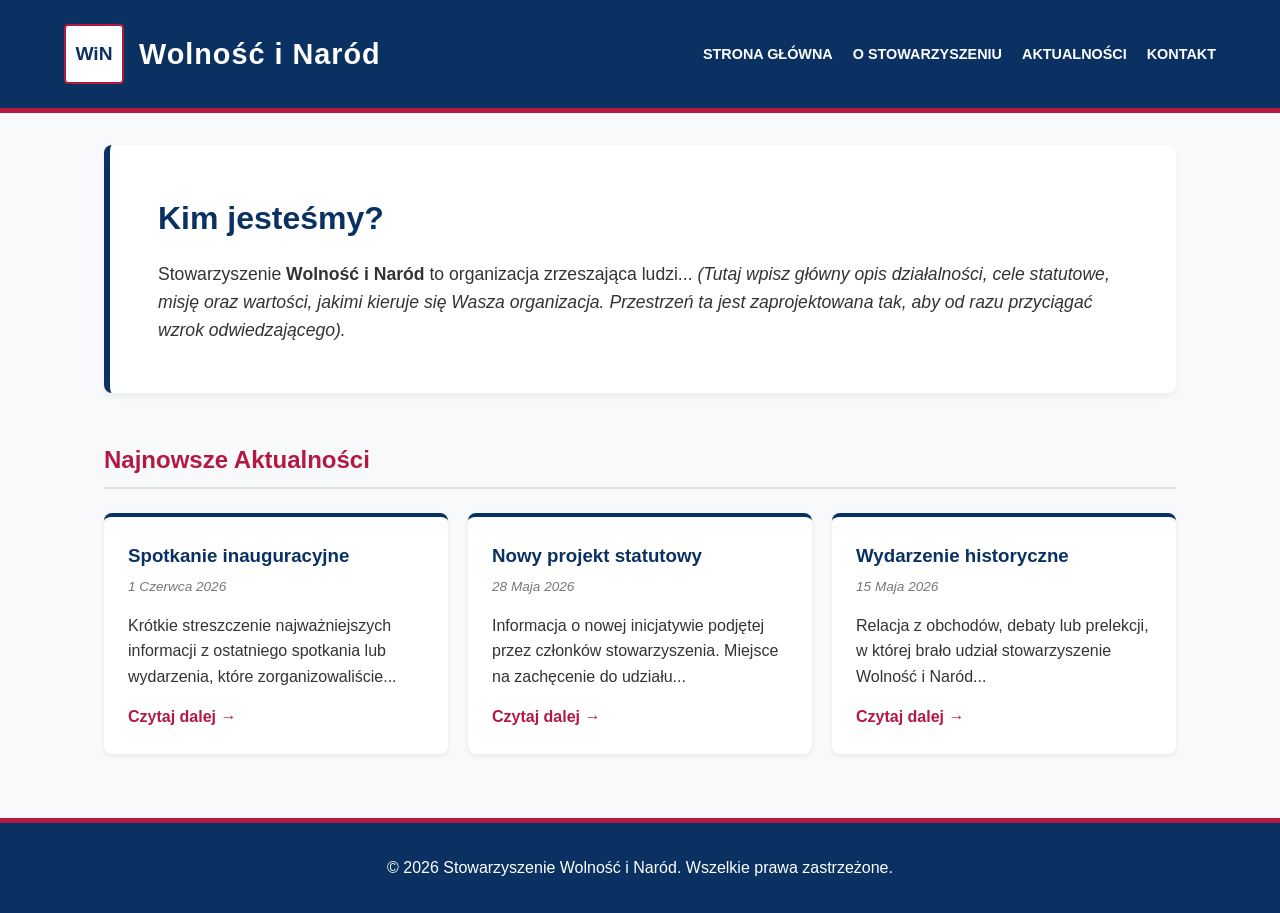
==== index.html @ 9b64d4ac "Pierwszy init" ====
<!DOCTYPE html>
<html lang="pl">
<head>
    <meta charset="UTF-8">
    <meta name="viewport" content="width=device-width, initial-scale=1.0">
    <title>Wolność i Naród - Stowarzyszenie</title>
    <link rel="stylesheet" href="style.css">
</head>
<body>

    <!-- NAGŁÓWEK: Logo i miejsce na podstrony -->
    <header>
        <div class="logo-container">
            <div class="logo-placeholder">
                <!-- Tutaj możesz wstawić znacznik <img> z docelowym logo -->
                WiN
            </div>
            <h1>Wolność i Naród</h1>
        </div>
        <nav>
            <ul>
                <li><a href="#strona-glowna">Strona Główna</a></li>
                <li><a href="#o-nas">O Stowarzyszeniu</a></li>
                <li><a href="#aktualnosci">Aktualności</a></li>
                <li><a href="#kontakt">Kontakt</a></li>
            </ul>
        </nav>
    </header>

    <main>
        <!-- SEKCJA OPISU -->
        <section id="o-nas" class="description-section">
            <h2>Kim jesteśmy?</h2>
            <p>
                Stowarzyszenie <strong>Wolność i Naród</strong> to organizacja zrzeszająca ludzi... 
                <em>(Tutaj wpisz główny opis działalności, cele statutowe, misję oraz wartości, jakimi kieruje się Wasza organizacja. Przestrzeń ta jest zaprojektowana tak, aby od razu przyciągać wzrok odwiedzającego).</em>
            </p>
        </section>

        <!-- SEKCJA AKTUALNOŚCI -->
        <section id="aktualnosci" class="news-section">
            <h2>Najnowsze Aktualności</h2>
            <div class="news-grid">
                
                <!-- Pojedynczy wpis (karta) -->
                <article class="news-card">
                    <h3>Spotkanie inauguracyjne</h3>
                    <p class="date">1 Czerwca 2026</p>
                    <p>Krótkie streszczenie najważniejszych informacji z ostatniego spotkania lub wydarzenia, które zorganizowaliście...</p>
                    <a href="#czytaj-dalej" class="read-more">Czytaj dalej &rarr;</a>
                </article>

                <!-- Pojedynczy wpis (karta) -->
                <article class="news-card">
                    <h3>Nowy projekt statutowy</h3>
                    <p class="date">28 Maja 2026</p>
                    <p>Informacja o nowej inicjatywie podjętej przez członków stowarzyszenia. Miejsce na zachęcenie do udziału...</p>
                    <a href="#czytaj-dalej" class="read-more">Czytaj dalej &rarr;</a>
                </article>

                <!-- Pojedynczy wpis (karta) -->
                <article class="news-card">
                    <h3>Wydarzenie historyczne</h3>
                    <p class="date">15 Maja 2026</p>
                    <p>Relacja z obchodów, debaty lub prelekcji, w której brało udział stowarzyszenie Wolność i Naród...</p>
                    <a href="#czytaj-dalej" class="read-more">Czytaj dalej &rarr;</a>
                </article>

            </div>
        </section>
    </main>

    <!-- STOPKA -->
    <footer>
        <p>&copy; 2026 Stowarzyszenie Wolność i Naród. Wszelkie prawa zastrzeżone.</p>
    </footer>

</body>
</html>
---- style.css ----
/* Definicja głównych kolorów */
:root {
    --color-blue: #0A3161;   /* Głęboki, narodowy granat */
    --color-red: #B31942;    /* Klasyczna czerwień */
    --color-white: #FFFFFF;  /* Czysta biel */
    --color-bg: #F8F9FA;     /* Lekko złamana biel dla tła, aby nie męczyć wzroku */
    --color-text: #333333;   /* Ciemny grafit dla tekstu */
}

/* Reset marginesów i podstawowe ustawienia */
* {
    margin: 0;
    padding: 0;
    box-sizing: border-box;
}

body {
    font-family: 'Segoe UI', Tahoma, Geneva, Verdana, sans-serif;
    background-color: var(--color-bg);
    color: var(--color-text);
    line-height: 1.6;
}

/* --- NAGŁÓWEK I NAWIGACJA --- */
header {
    background-color: var(--color-blue);
    color: var(--color-white);
    padding: 1.5rem 5%;
    display: flex;
    justify-content: space-between;
    align-items: center;
    border-bottom: 5px solid var(--color-red);
    flex-wrap: wrap; /* Pozwala na zawijanie na małych ekranach */
    gap: 20px;
}

.logo-container {
    display: flex;
    align-items: center;
    gap: 15px;
}

/* Zastępcze pole na logo */
.logo-placeholder {
    width: 60px;
    height: 60px;
    background-color: var(--color-white);
    color: var(--color-blue);
    display: flex;
    justify-content: center;
    align-items: center;
    font-weight: 900;
    font-size: 1.2rem;
    border-radius: 4px;
    border: 2px solid var(--color-red);
}

.logo-container h1 {
    font-size: 1.8rem;
    letter-spacing: 1px;
}

nav ul {
    list-style: none;
    display: flex;
    gap: 20px;
}

nav a {
    color: var(--color-white);
    text-decoration: none;
    font-weight: 600;
    text-transform: uppercase;
    font-size: 0.9rem;
    transition: color 0.3s ease;
}

nav a:hover {
    color: var(--color-red);
}

/* --- GŁÓWNA ZAWARTOŚĆ --- */
main {
    max-width: 1200px;
    margin: 2rem auto;
    padding: 0 5%;
}

/* Sekcja z opisem */
.description-section {
    background-color: var(--color-white);
    padding: 3rem;
    border-radius: 8px;
    border-left: 6px solid var(--color-blue);
    box-shadow: 0 4px 6px rgba(0, 0, 0, 0.05);
    margin-bottom: 3rem;
}

.description-section h2 {
    color: var(--color-blue);
    margin-bottom: 1rem;
    font-size: 2rem;
}

.description-section p {
    font-size: 1.1rem;
}

/* Sekcja z aktualnościami */
.news-section h2 {
    color: var(--color-red);
    margin-bottom: 1.5rem;
    border-bottom: 2px solid #e0e0e0;
    padding-bottom: 0.5rem;
}

.news-grid {
    display: grid;
    grid-template-columns: repeat(auto-fit, minmax(300px, 1fr));
    gap: 20px;
}

/* Karty wpisów */
.news-card {
    background-color: var(--color-white);
    padding: 1.5rem;
    border-radius: 8px;
    box-shadow: 0 2px 5px rgba(0,0,0,0.08);
    border-top: 4px solid var(--color-blue);
    transition: transform 0.2s ease, box-shadow 0.2s ease;
}

.news-card:hover {
    transform: translateY(-5px);
    box-shadow: 0 6px 12px rgba(0,0,0,0.15);
}

.news-card h3 {
    color: var(--color-blue);
    margin-bottom: 5px;
}

.news-card .date {
    font-size: 0.85rem;
    color: #777;
    margin-bottom: 15px;
    font-style: italic;
}

.read-more {
    display: inline-block;
    margin-top: 15px;
    color: var(--color-red);
    text-decoration: none;
    font-weight: bold;
    transition: color 0.3s ease;
}

.read-more:hover {
    color: var(--color-blue);
}

/* --- STOPKA --- */
footer {
    background-color: var(--color-blue);
    color: var(--color-white);
    text-align: center;
    padding: 2rem;
    margin-top: 4rem;
    border-top: 5px solid var(--color-red);
}

/* --- RESPONSyWNOŚĆ --- */
@media (max-width: 768px) {
    header {
        flex-direction: column;
        text-align: center;
    }
    nav ul {
        margin-top: 15px;
        flex-wrap: wrap;
        justify-content: center;
    }
    .description-section {
        padding: 1.5rem;
    }
}
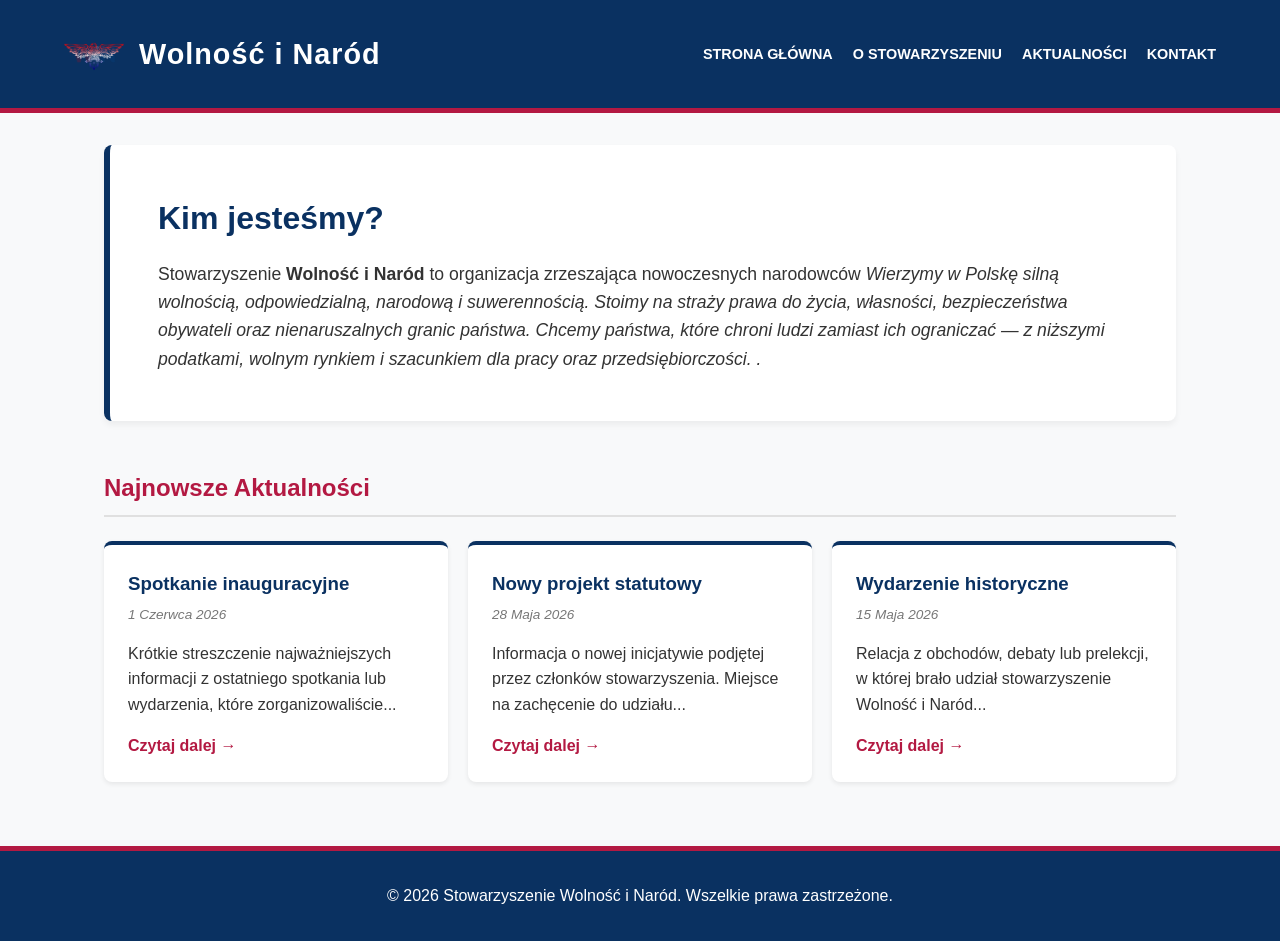
==== commit eadfed3c: "test" ====
--- a/index.html
+++ b/index.html
@@ -12,8 +12,7 @@
     <header>
         <div class="logo-container">
             <div class="logo-placeholder">
-                <!-- Tutaj możesz wstawić znacznik <img> z docelowym logo -->
-                WiN
+               <img src="img/wolnosc_i_narod_orzel.png" width="100%" height="100%">
             </div>
             <h1>Wolność i Naród</h1>
         </div>
@@ -32,8 +31,10 @@
         <section id="o-nas" class="description-section">
             <h2>Kim jesteśmy?</h2>
             <p>
-                Stowarzyszenie <strong>Wolność i Naród</strong> to organizacja zrzeszająca ludzi... 
-                <em>(Tutaj wpisz główny opis działalności, cele statutowe, misję oraz wartości, jakimi kieruje się Wasza organizacja. Przestrzeń ta jest zaprojektowana tak, aby od razu przyciągać wzrok odwiedzającego).</em>
+                Stowarzyszenie <strong>Wolność i Naród</strong> to organizacja zrzeszająca nowoczesnych narodowców
+                <em>
+                Wierzymy w Polskę silną wolnością, odpowiedzialną, narodową i suwerennością. Stoimy na straży prawa do życia, własności, bezpieczeństwa obywateli oraz nienaruszalnych granic państwa. Chcemy państwa, które chroni ludzi zamiast ich ograniczać — z niższymi podatkami, wolnym rynkiem i szacunkiem dla pracy oraz przedsiębiorczości.
+                .</em>
             </p>
         </section>
 
--- a/style.css
+++ b/style.css
@@ -44,15 +44,14 @@
 .logo-placeholder {
     width: 60px;
     height: 60px;
-    background-color: var(--color-white);
-    color: var(--color-blue);
+
     display: flex;
     justify-content: center;
     align-items: center;
     font-weight: 900;
     font-size: 1.2rem;
     border-radius: 4px;
-    border: 2px solid var(--color-red);
+   
 }
 
 .logo-container h1 {
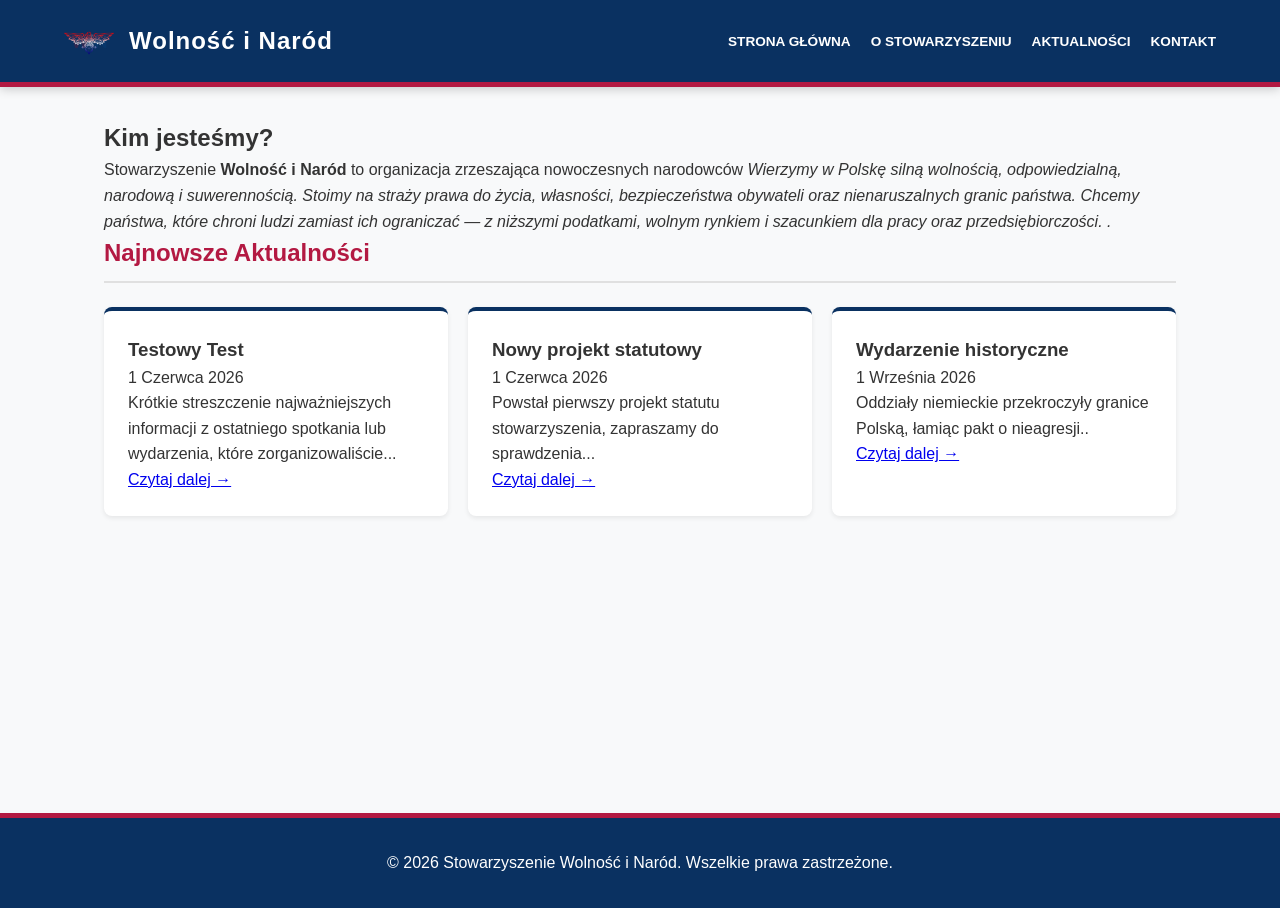
==== commit 21c6f11a: "Nowy Responsyw" ====
--- a/index.html
+++ b/index.html
@@ -45,7 +45,7 @@
                 
                 <!-- Pojedynczy wpis (karta) -->
                 <article class="news-card">
-                    <h3>Spotkanie inauguracyjne</h3>
+                    <h3>Testowy Test</h3>
                     <p class="date">1 Czerwca 2026</p>
                     <p>Krótkie streszczenie najważniejszych informacji z ostatniego spotkania lub wydarzenia, które zorganizowaliście...</p>
                     <a href="#czytaj-dalej" class="read-more">Czytaj dalej &rarr;</a>
@@ -54,16 +54,16 @@
                 <!-- Pojedynczy wpis (karta) -->
                 <article class="news-card">
                     <h3>Nowy projekt statutowy</h3>
-                    <p class="date">28 Maja 2026</p>
-                    <p>Informacja o nowej inicjatywie podjętej przez członków stowarzyszenia. Miejsce na zachęcenie do udziału...</p>
+                    <p class="date">1 Czerwca 2026</p>
+                    <p>Powstał pierwszy projekt statutu stowarzyszenia, zapraszamy do sprawdzenia...</p>
                     <a href="#czytaj-dalej" class="read-more">Czytaj dalej &rarr;</a>
                 </article>
 
                 <!-- Pojedynczy wpis (karta) -->
                 <article class="news-card">
                     <h3>Wydarzenie historyczne</h3>
-                    <p class="date">15 Maja 2026</p>
-                    <p>Relacja z obchodów, debaty lub prelekcji, w której brało udział stowarzyszenie Wolność i Naród...</p>
+                    <p class="date">1 Września 2026</p>
+                    <p>Oddziały niemieckie przekroczyły granice Polską, łamiąc pakt o nieagresji..</p>
                     <a href="#czytaj-dalej" class="read-more">Czytaj dalej &rarr;</a>
                 </article>
 
--- a/style.css
+++ b/style.css
@@ -1,13 +1,12 @@
 /* Definicja głównych kolorów */
 :root {
-    --color-blue: #0A3161;   /* Głęboki, narodowy granat */
-    --color-red: #B31942;    /* Klasyczna czerwień */
-    --color-white: #FFFFFF;  /* Czysta biel */
-    --color-bg: #F8F9FA;     /* Lekko złamana biel dla tła, aby nie męczyć wzroku */
-    --color-text: #333333;   /* Ciemny grafit dla tekstu */
+    --color-blue: #0A3161;
+    --color-red: #B31942;
+    --color-white: #FFFFFF;
+    --color-bg: #F8F9FA;
+    --color-text: #333333;
 }
 
-/* Reset marginesów i podstawowe ustawienia */
 * {
     margin: 0;
     padding: 0;
@@ -21,41 +20,46 @@
     line-height: 1.6;
 }
 
-/* --- NAGŁÓWEK I NAWIGACJA --- */
+/* --- LEPKI NAGŁÓWEK (Sticky) --- */
 header {
     background-color: var(--color-blue);
     color: var(--color-white);
-    padding: 1.5rem 5%;
+    padding: 1rem 5%;
     display: flex;
     justify-content: space-between;
     align-items: center;
     border-bottom: 5px solid var(--color-red);
-    flex-wrap: wrap; /* Pozwala na zawijanie na małych ekranach */
-    gap: 20px;
+    
+    /* To sprawia, że menu wraca i zostaje na górze */
+    position: sticky;
+    top: 0;
+    z-index: 1000; 
+    box-shadow: 0 2px 10px rgba(0,0,0,0.2);
 }
 
 .logo-container {
     display: flex;
     align-items: center;
     gap: 15px;
+    text-decoration: none; /* dla linku w logo */
+    color: inherit;
 }
 
-/* Zastępcze pole na logo */
 .logo-placeholder {
-    width: 60px;
-    height: 60px;
-
+    width: 50px;
+    height: 50px;
     display: flex;
     justify-content: center;
     align-items: center;
     font-weight: 900;
-    font-size: 1.2rem;
+    font-size: 1.1rem;
     border-radius: 4px;
-   
+  /* dodałem tło by było widać logo */
+    color: var(--color-blue);
 }
 
 .logo-container h1 {
-    font-size: 1.8rem;
+    font-size: 1.5rem;
     letter-spacing: 1px;
 }
 
@@ -70,7 +74,7 @@
     text-decoration: none;
     font-weight: 600;
     text-transform: uppercase;
-    font-size: 0.9rem;
+    font-size: 0.85rem;
     transition: color 0.3s ease;
 }
 
@@ -83,29 +87,38 @@
     max-width: 1200px;
     margin: 2rem auto;
     padding: 0 5%;
+    min-height: 70vh; /* by stopka nie skakała wysoko na krótkich stronach */
 }
 
-/* Sekcja z opisem */
-.description-section {
+/* Klasyczny układ podstrony */
+.page-header {
     background-color: var(--color-white);
-    padding: 3rem;
+    padding: 2rem;
     border-radius: 8px;
-    border-left: 6px solid var(--color-blue);
-    box-shadow: 0 4px 6px rgba(0, 0, 0, 0.05);
-    margin-bottom: 3rem;
+    border-bottom: 4px solid var(--color-red);
+    margin-bottom: 2rem;
+    text-align: center;
 }
 
-.description-section h2 {
+.page-header h2 {
     color: var(--color-blue);
-    margin-bottom: 1rem;
-    font-size: 2rem;
+    font-size: 2.2rem;
+    text-transform: uppercase;
 }
 
-.description-section p {
-    font-size: 1.1rem;
+.content-block {
+    background-color: var(--color-white);
+    padding: 2rem;
+    border-radius: 8px;
+    box-shadow: 0 2px 5px rgba(0,0,0,0.05);
+    margin-top: 1cm;
 }
 
-/* Sekcja z aktualnościami */
+.content-block p {
+    margin-bottom: 1.5rem;
+}
+
+/* Sekcja z aktualnościami (na głównej) */
 .news-section h2 {
     color: var(--color-red);
     margin-bottom: 1.5rem;
@@ -119,44 +132,17 @@
     gap: 20px;
 }
 
-/* Karty wpisów */
 .news-card {
     background-color: var(--color-white);
     padding: 1.5rem;
     border-radius: 8px;
     box-shadow: 0 2px 5px rgba(0,0,0,0.08);
     border-top: 4px solid var(--color-blue);
-    transition: transform 0.2s ease, box-shadow 0.2s ease;
+    transition: transform 0.2s ease;
 }
 
 .news-card:hover {
     transform: translateY(-5px);
-    box-shadow: 0 6px 12px rgba(0,0,0,0.15);
-}
-
-.news-card h3 {
-    color: var(--color-blue);
-    margin-bottom: 5px;
-}
-
-.news-card .date {
-    font-size: 0.85rem;
-    color: #777;
-    margin-bottom: 15px;
-    font-style: italic;
-}
-
-.read-more {
-    display: inline-block;
-    margin-top: 15px;
-    color: var(--color-red);
-    text-decoration: none;
-    font-weight: bold;
-    transition: color 0.3s ease;
-}
-
-.read-more:hover {
-    color: var(--color-blue);
 }
 
 /* --- STOPKA --- */
@@ -169,18 +155,34 @@
     border-top: 5px solid var(--color-red);
 }
 
-/* --- RESPONSyWNOŚĆ --- */
+/* --- RESPONSyWNOŚĆ (TELEFON) --- */
 @media (max-width: 768px) {
     header {
         flex-direction: column;
+        justify-content: center;
+        padding: 1rem;
+    }
+
+    .logo-container {
+        flex-direction: column; /* logo nad napisem */
+        gap: 5px;
+        margin-bottom: 10px;
+        width: 100%;
+        align-items: center; /* środek */
+    }
+
+    .logo-container h1 {
+        font-size: 1.3rem;
         text-align: center;
     }
+
     nav ul {
-        margin-top: 15px;
         flex-wrap: wrap;
         justify-content: center;
+        gap: 10px;
     }
-    .description-section {
-        padding: 1.5rem;
+
+    nav a {
+        font-size: 0.75rem;
     }
 }
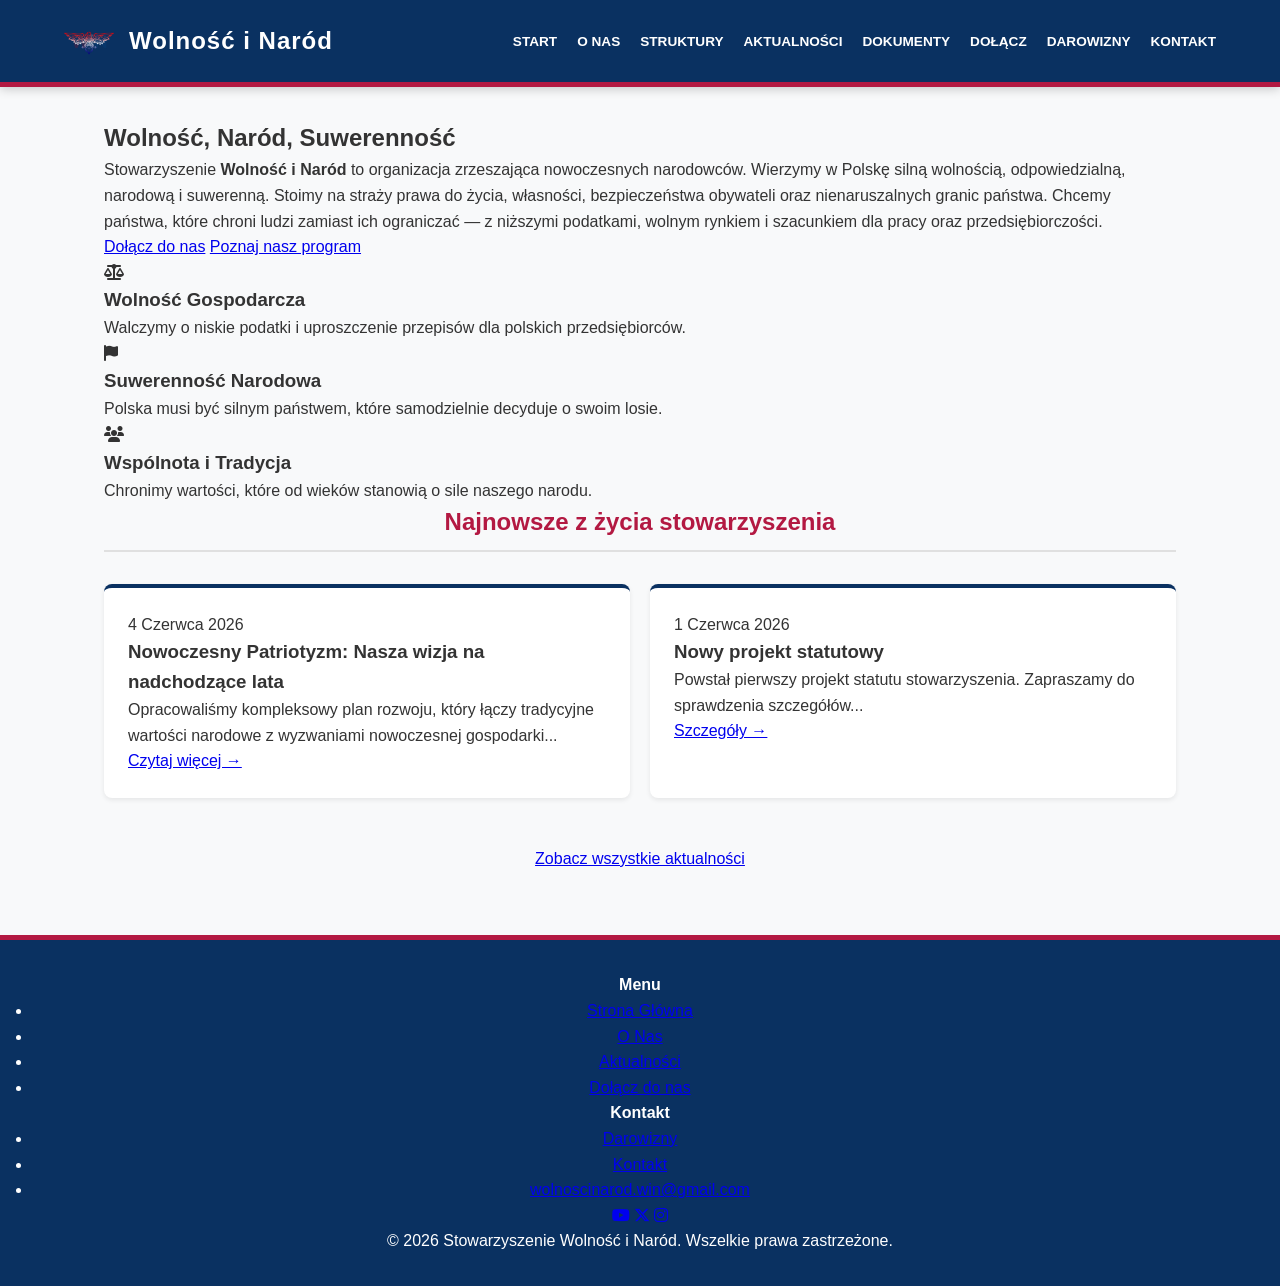
==== commit 07597cb8: "Enhance index.html with SEO and Open Graph tags Added SEO and Open Graph meta tags, updated title an" ====
--- a/index.html
+++ b/index.html
@@ -3,7 +3,28 @@
 <head>
     <meta charset="UTF-8">
     <meta name="viewport" content="width=device-width, initial-scale=1.0">
-    <title>Wolność i Naród - Stowarzyszenie</title>
+    <title>Wolność i Naród - Stowarzyszenie Nowoczesnych Narodowców</title>
+    
+    <!-- SEO & META TAGS -->
+    <meta name="description" content="Stowarzyszenie Wolność i Naród - zrzeszamy nowoczesnych narodowców. Walczymy o silną, wolną i suwerenną Polskę. Dołącz do nas!">
+    <meta name="keywords" content="Wolność i Naród, narodowcy, stowarzyszenie, prawica, Polska, wolność, suwerenność">
+    <meta name="author" content="Stowarzyszenie Wolność i Naród">
+    
+    <!-- OPEN GRAPH (Social Media) -->
+    <meta property="og:title" content="Wolność i Naród - Stowarzyszenie">
+    <meta property="og:description" content="Walczymy o silną, wolną i suwerenną Polskę. Poznaj nasze cele i dołącz do ruchu.">
+    <meta property="og:image" content="img/wolnosc_i_narod_orzel.png">
+    <meta property="og:url" content="https://wolnoscinarod.pl/">
+    <meta property="og:type" content="website">
+
+    <!-- FONTS -->
+    <link rel="preconnect" href="https://fonts.googleapis.com">
+    <link rel="preconnect" href="https://fonts.gstatic.com" crossorigin>
+    <link href="https://fonts.googleapis.com/css2?family=Lato:ital,wght@0,300;0,400;0,700;1,400&family=Montserrat:wght@400;700;800;900&display=swap" rel="stylesheet">
+
+    <!-- ICONS (Font Awesome) -->
+    <link rel="stylesheet" href="https://cdnjs.cloudflare.com/ajax/libs/font-awesome/6.5.1/css/all.min.css">
+
     <link rel="stylesheet" href="style.css">
 </head>
 <body>
@@ -18,63 +39,113 @@
         </div>
         <nav>
             <ul>
-                <li><a href="#strona-glowna">Strona Główna</a></li>
-                <li><a href="#o-nas">O Stowarzyszeniu</a></li>
-                <li><a href="#aktualnosci">Aktualności</a></li>
-                <li><a href="#kontakt">Kontakt</a></li>
+                <li><a href="index.html">Start</a></li>
+                <li><a href="o-nas.html">O Nas</a></li>
+                <li><a href="struktury.html">Struktury</a></li>
+                <li><a href="aktualnosci.html">Aktualności</a></li>
+                <li><a href="dokumenty.html">Dokumenty</a></li>
+                <li><a href="dolacz.html">Dołącz</a></li>
+                <li><a href="darowizny.html">Darowizny</a></li>
+                <li><a href="kontakt.html">Kontakt</a></li>
             </ul>
         </nav>
     </header>
 
     <main>
-        <!-- SEKCJA OPISU -->
-        <section id="o-nas" class="description-section">
-            <h2>Kim jesteśmy?</h2>
-            <p>
-                Stowarzyszenie <strong>Wolność i Naród</strong> to organizacja zrzeszająca nowoczesnych narodowców
-                <em>
-                Wierzymy w Polskę silną wolnością, odpowiedzialną, narodową i suwerennością. Stoimy na straży prawa do życia, własności, bezpieczeństwa obywateli oraz nienaruszalnych granic państwa. Chcemy państwa, które chroni ludzi zamiast ich ograniczać — z niższymi podatkami, wolnym rynkiem i szacunkiem dla pracy oraz przedsiębiorczości.
-                .</em>
-            </p>
+        <!-- SEKCJA HERO: Pierwsze wrażenie -->
+        <section id="strona-glowna" class="hero-section">
+            <div class="hero-content">
+                <h1>Wolność, Naród, Suwerenność</h1>
+                <p>
+                    Stowarzyszenie <strong>Wolność i Naród</strong> to organizacja zrzeszająca nowoczesnych narodowców.
+                    Wierzymy w Polskę silną wolnością, odpowiedzialną, narodową i suwerenną. Stoimy na straży prawa do życia, własności, bezpieczeństwa obywateli oraz nienaruszalnych granic państwa. Chcemy państwa, które chroni ludzi zamiast ich ograniczać — z niższymi podatkami, wolnym rynkiem i szacunkiem dla pracy oraz przedsiębiorczości.
+                </p>
+                <div class="hero-buttons">
+                    <a href="dolacz.html" class="btn btn-primary">Dołącz do nas</a>
+                    <a href="o-nas.html" class="btn btn-secondary">Poznaj nasz program</a>
+                </div>
+            </div>
         </section>
 
-        <!-- SEKCJA AKTUALNOŚCI -->
-        <section id="aktualnosci" class="news-section">
-            <h2>Najnowsze Aktualności</h2>
+        <!-- SEKCJA FILARY: Zamiast pełnych aktualności -->
+        <section class="pillars-section">
+            <div class="pillars-grid">
+                <div class="pillar-card">
+                    <i class="fas fa-balance-scale"></i>
+                    <h3>Wolność Gospodarcza</h3>
+                    <p>Walczymy o niskie podatki i uproszczenie przepisów dla polskich przedsiębiorców.</p>
+                </div>
+                <div class="pillar-card">
+                    <i class="fas fa-flag"></i>
+                    <h3>Suwerenność Narodowa</h3>
+                    <p>Polska musi być silnym państwem, które samodzielnie decyduje o swoim losie.</p>
+                </div>
+                <div class="pillar-card">
+                    <i class="fas fa-users"></i>
+                    <h3>Wspólnota i Tradycja</h3>
+                    <p>Chronimy wartości, które od wieków stanowią o sile naszego narodu.</p>
+                </div>
+            </div>
+        </section>
+
+        <!-- SKRÓCONA SEKCJA AKTUALNOŚCI NA STRONIE GŁÓWNEJ -->
+        <section class="news-section">
+            <h2 style="text-align: center; margin-bottom: 2rem;">Najnowsze z życia stowarzyszenia</h2>
             <div class="news-grid">
-                
-                <!-- Pojedynczy wpis (karta) -->
-                <article class="news-card">
-                    <h3>Testowy Test</h3>
-                    <p class="date">1 Czerwca 2026</p>
-                    <p>Krótkie streszczenie najważniejszych informacji z ostatniego spotkania lub wydarzenia, które zorganizowaliście...</p>
-                    <a href="#czytaj-dalej" class="read-more">Czytaj dalej &rarr;</a>
+                <!-- Tylko dwie najważniejsze karty jako podgląd -->
+                <article class="news-card featured">
+                    <div>
+                        <p class="date">4 Czerwca 2026</p>
+                        <h3>Nowoczesny Patriotyzm: Nasza wizja na nadchodzące lata</h3>
+                        <p>Opracowaliśmy kompleksowy plan rozwoju, który łączy tradycyjne wartości narodowe z wyzwaniami nowoczesnej gospodarki...</p>
+                    </div>
+                    <a href="aktualnosci.html" class="read-more">Czytaj więcej &rarr;</a>
                 </article>
 
-                <!-- Pojedynczy wpis (karta) -->
                 <article class="news-card">
-                    <h3>Nowy projekt statutowy</h3>
-                    <p class="date">1 Czerwca 2026</p>
-                    <p>Powstał pierwszy projekt statutu stowarzyszenia, zapraszamy do sprawdzenia...</p>
-                    <a href="#czytaj-dalej" class="read-more">Czytaj dalej &rarr;</a>
+                    <div>
+                        <p class="date">1 Czerwca 2026</p>
+                        <h3>Nowy projekt statutowy</h3>
+                        <p>Powstał pierwszy projekt statutu stowarzyszenia. Zapraszamy do sprawdzenia szczegółów...</p>
+                    </div>
+                    <a href="aktualnosci.html" class="read-more">Szczegóły &rarr;</a>
                 </article>
-
-                <!-- Pojedynczy wpis (karta) -->
-                <article class="news-card">
-                    <h3>Wydarzenie historyczne</h3>
-                    <p class="date">1 Września 2026</p>
-                    <p>Oddziały niemieckie przekroczyły granice Polską, łamiąc pakt o nieagresji..</p>
-                    <a href="#czytaj-dalej" class="read-more">Czytaj dalej &rarr;</a>
-                </article>
-
+            </div>
+            <div style="text-align: center; margin-top: 3rem;">
+                <a href="aktualnosci.html" class="btn btn-secondary">Zobacz wszystkie aktualności</a>
             </div>
         </section>
     </main>
 
-    <!-- STOPKA -->
     <footer>
-        <p>&copy; 2026 Stowarzyszenie Wolność i Naród. Wszelkie prawa zastrzeżone.</p>
+        <div class="footer-content">
+            <div class="footer-section">
+                <h4>Menu</h4>
+                <ul class="footer-links">
+                    <li><a href="index.html">Strona Główna</a></li>
+                    <li><a href="o-nas.html">O Nas</a></li>
+                    <li><a href="aktualnosci.html">Aktualności</a></li>
+                    <li><a href="dolacz.html">Dołącz do nas</a></li>
+                </ul>
+            </div>
+            <div class="footer-section">
+                <h4>Kontakt</h4>
+                <ul class="footer-links">
+                    <li><a href="darowizny.html">Darowizny</a></li>
+                    <li><a href="kontakt.html">Kontakt</a></li>
+                    <li><a href="mailto:wolnoscinarod.win@gmail.com">wolnoscinarod.win@gmail.com</a></li>
+                </ul>
+            </div>
+        </div>
+        <div class="footer-bottom">
+            <div class="social-icons">
+                <a href="https://www.youtube.com/@Wolnosc_i_Narod" target="_blank" title="YouTube"><i class="fab fa-youtube"></i></a>
+                <a href="https://x.com/Wolnosc_i_Narod" target="_blank" title="Twitter/X"><i class="fab fa-x-twitter"></i></a>
+                <a href="https://www.instagram.com/wolnosc_i_narod.win/" target="_blank" title="Instagram"><i class="fab fa-instagram"></i></a>
+            </div>
+            <p>&copy; 2026 Stowarzyszenie Wolność i Naród. Wszelkie prawa zastrzeżone.</p>
+        </div>
     </footer>
 
 </body>
-</html>+</html>
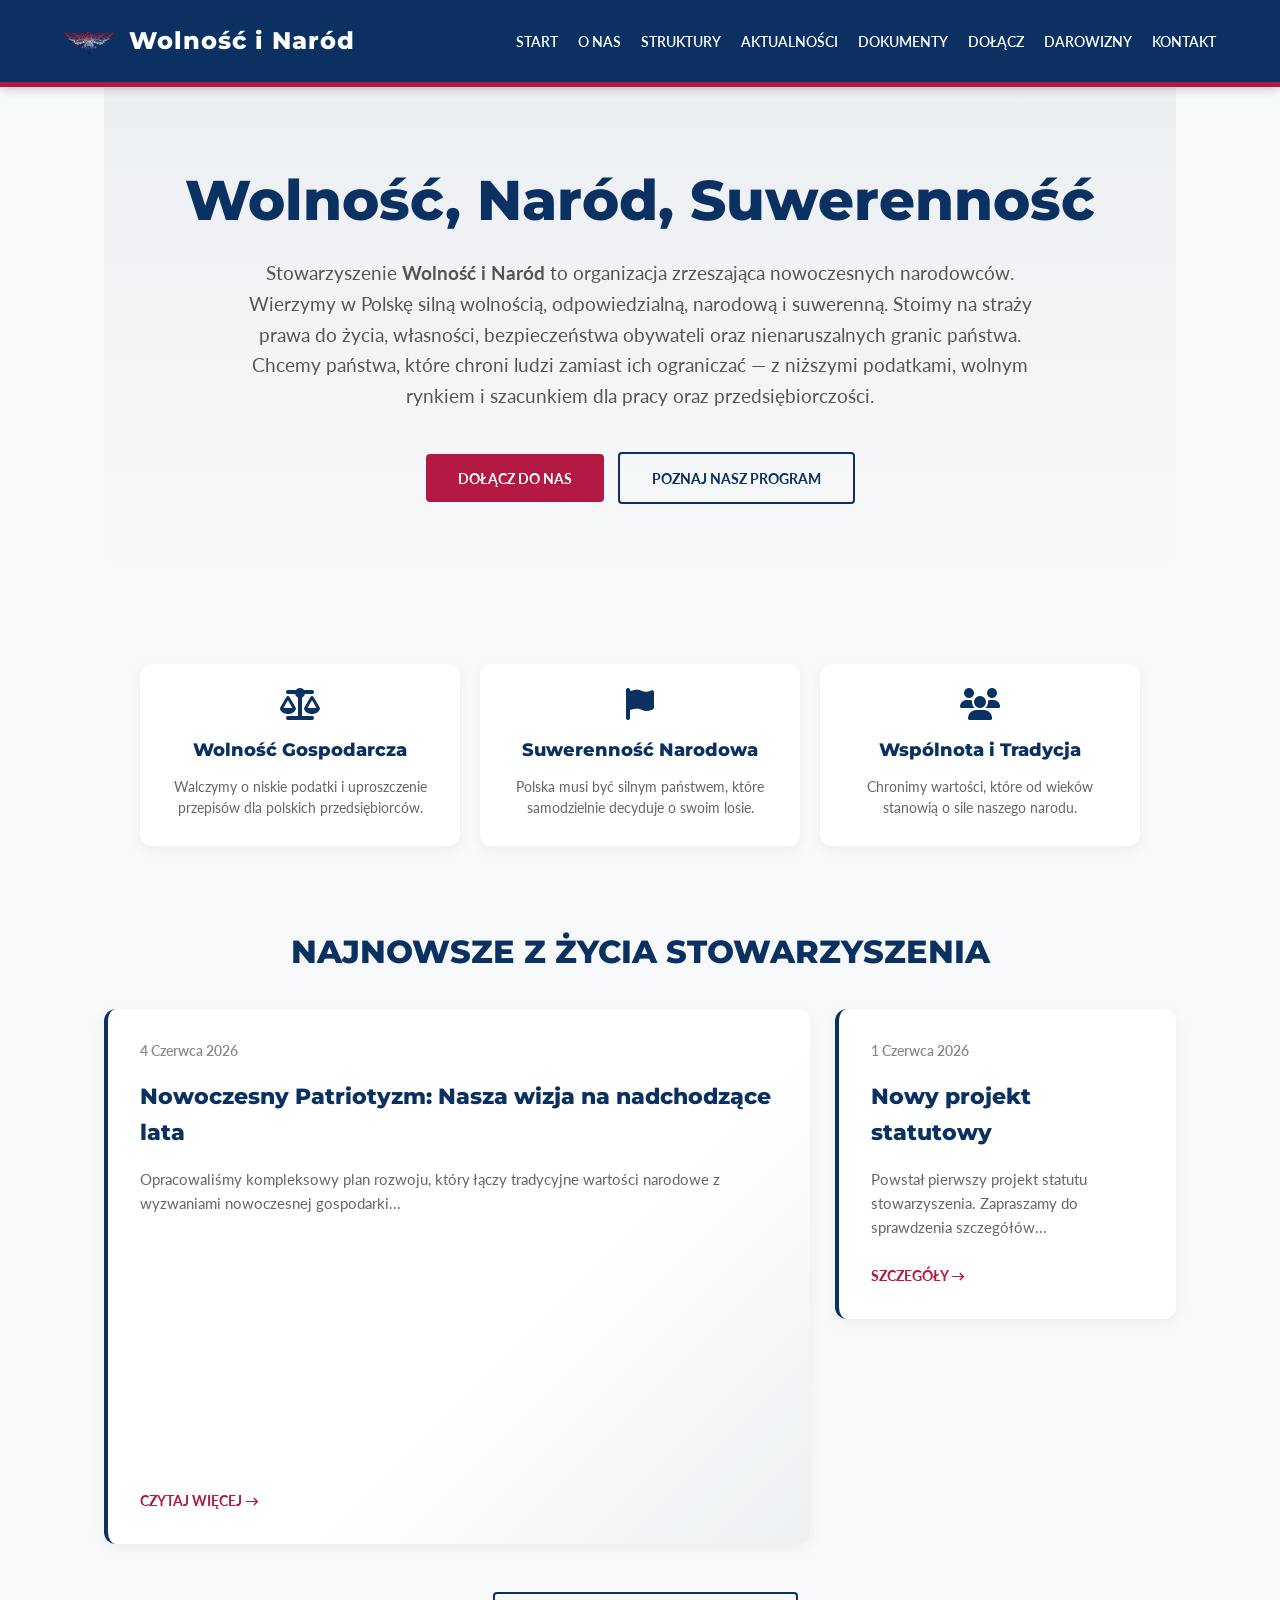
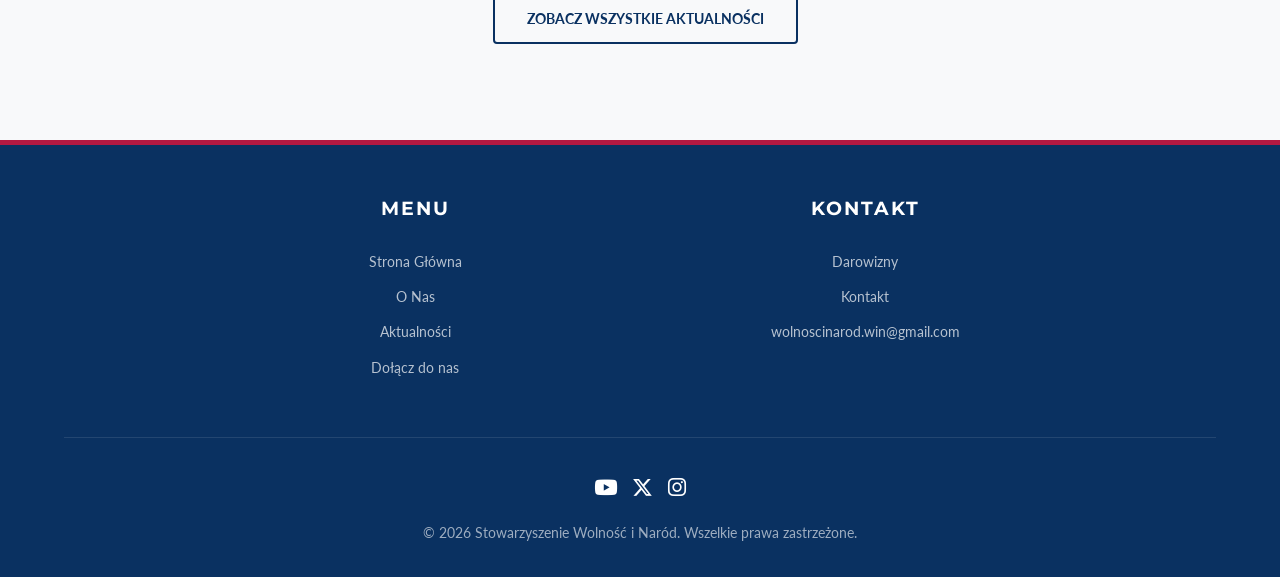
==== commit 6c019767: "Update index.html" ====
--- a/index.html
+++ b/index.html
@@ -16,6 +16,29 @@
     <meta property="og:image" content="img/wolnosc_i_narod_orzel.png">
     <meta property="og:url" content="https://wolnoscinarod.pl/">
     <meta property="og:type" content="website">
+
+    <!-- JSON-LD Structured Data (Google & AI) -->
+    <script type="application/ld+json">
+    {
+      "@context": "https://schema.org",
+      "@type": "NGO",
+      "name": "Stowarzyszenie Wolność i Naród",
+      "alternateName": "WIN",
+      "url": "https://wolnoscinarod.pl/",
+      "logo": "https://wolnoscinarod.pl/img/wolnosc_i_narod_orzel.png",
+      "sameAs": [
+        "https://www.youtube.com/@Wolnosc_i_Narod",
+        "https://x.com/Wolnosc_i_Narod",
+        "https://www.instagram.com/wolnosc_i_narod.win/"
+      ],
+      "description": "Stowarzyszenie zrzeszające nowoczesnych narodowców. Walczymy o silną, wolną i suwerenną Polskę opartą na wartościach i nowoczesnej gospodarce.",
+      "address": {
+        "@type": "PostalAddress",
+        "addressLocality": "Warszawa",
+        "addressCountry": "PL"
+      }
+    }
+    </script>
 
     <!-- FONTS -->
     <link rel="preconnect" href="https://fonts.googleapis.com">
--- a/style.css
+++ b/style.css
@@ -5,6 +5,8 @@
     --color-white: #FFFFFF;
     --color-bg: #F8F9FA;
     --color-text: #333333;
+    --font-heading: 'Montserrat', sans-serif;
+    --font-body: 'Lato', sans-serif;
 }
 
 * {
@@ -14,10 +16,15 @@
 }
 
 body {
-    font-family: 'Segoe UI', Tahoma, Geneva, Verdana, sans-serif;
+    font-family: var(--font-body);
     background-color: var(--color-bg);
     color: var(--color-text);
     line-height: 1.6;
+}
+
+h1, h2, h3, .logo-container h1 {
+    font-family: var(--font-heading);
+    font-weight: 800;
 }
 
 /* --- LEPKI NAGŁÓWEK (Sticky) --- */
@@ -82,12 +89,179 @@
     color: var(--color-red);
 }
 
+/* --- PRZYCISKI (Buttons) --- */
+.btn {
+    display: inline-block;
+    padding: 0.8rem 2rem;
+    border-radius: 4px;
+    text-decoration: none;
+    font-weight: 700;
+    text-transform: uppercase;
+    font-size: 0.9rem;
+    transition: all 0.3s ease;
+    cursor: pointer;
+    border: none;
+}
+
+.btn-primary {
+    background-color: var(--color-red);
+    color: var(--color-white);
+}
+
+.btn-primary:hover {
+    background-color: #d11d4d; /* ciemniejszy czerwony */
+    transform: translateY(-2px);
+    box-shadow: 0 4px 15px rgba(179, 25, 66, 0.3);
+}
+
+.btn-secondary {
+    background-color: transparent;
+    color: var(--color-blue);
+    border: 2px solid var(--color-blue);
+    margin-left: 10px;
+}
+
+.btn-secondary:hover {
+    background-color: var(--color-blue);
+    color: var(--color-white);
+    transform: translateY(-2px);
+}
+
+.btn-block {
+    display: block;
+    width: 100%;
+}
+
+/* --- SEKCJA DOŁĄCZ --- */
+.join-section {
+    background-color: var(--color-blue);
+    color: var(--color-white);
+    padding: 6rem 5%;
+    margin-bottom: 6rem;
+    border-radius: 50px;
+}
+
+.join-container {
+    max-width: 1200px;
+    margin: 0 auto;
+    display: grid;
+    grid-template-columns: 1fr 1.2fr;
+    gap: 50px;
+    align-items: center;
+}
+
+.join-text h2 {
+    font-size: 2.5rem;
+    margin-bottom: 1.5rem;
+}
+
+.join-text p {
+    font-size: 1.1rem;
+    margin-bottom: 2rem;
+    opacity: 0.9;
+}
+
+.join-benefits {
+    list-style: none;
+}
+
+.join-benefits li {
+    margin-bottom: 1rem;
+    display: flex;
+    align-items: center;
+    gap: 15px;
+    font-weight: 600;
+}
+
+.join-benefits li span {
+    color: var(--color-red);
+    font-size: 1.5rem;
+}
+
+.join-form-card {
+    background-color: var(--color-white);
+    color: var(--color-text);
+    padding: 2.5rem;
+    border-radius: 15px;
+    box-shadow: 0 10px 40px rgba(0,0,0,0.2);
+}
+
+.form-group {
+    margin-bottom: 1.5rem;
+}
+
+.form-row {
+    display: grid;
+    grid-template-columns: 1fr 1fr;
+    gap: 20px;
+}
+
+.form-group label {
+    display: block;
+    margin-bottom: 0.5rem;
+    font-weight: 700;
+    font-size: 0.9rem;
+    color: var(--color-blue);
+}
+
+.form-group input, 
+.form-group select, 
+.form-group textarea {
+    width: 100%;
+    padding: 0.8rem;
+    border: 1px solid #ddd;
+    border-radius: 4px;
+    font-family: var(--font-body);
+    font-size: 1rem;
+}
+
+.form-checkbox {
+    display: flex;
+    gap: 10px;
+    margin-bottom: 1.5rem;
+    font-size: 0.8rem;
+    line-height: 1.4;
+}
+
+.form-checkbox input {
+    margin-top: 3px;
+}
+
+.form-status {
+    margin-top: 1rem;
+    text-align: center;
+    font-weight: 600;
+}
+
 /* --- GŁÓWNA ZAWARTOŚĆ --- */
 main {
     max-width: 1200px;
-    margin: 2rem auto;
+    margin: 0 auto; /* Usunięto margines górny by hero dotykało nagłówka */
     padding: 0 5%;
-    min-height: 70vh; /* by stopka nie skakała wysoko na krótkich stronach */
+    min-height: 70vh;
+}
+
+/* --- SEKCJA HERO --- */
+.hero-section {
+    padding: 5rem 0;
+    text-align: center;
+    background: linear-gradient(rgba(10, 49, 97, 0.05), rgba(255, 255, 255, 0));
+    border-radius: 0 0 50px 50px;
+    margin-bottom: 3rem;
+}
+
+.hero-content h1 {
+    font-size: 3.5rem;
+    color: var(--color-blue);
+    margin-bottom: 1.5rem;
+    line-height: 1.2;
+}
+
+.hero-content p {
+    font-size: 1.2rem;
+    max-width: 800px;
+    margin: 0 auto 2.5rem;
+    color: #555;
 }
 
 /* Klasyczny układ podstrony */
@@ -118,41 +292,360 @@
     margin-bottom: 1.5rem;
 }
 
+/* --- SEKCJA OPISU (Misja) --- */
+.description-section {
+    text-align: center;
+    max-width: 900px;
+    margin: 0 auto 6rem; /* 6rem odstępu na dole */
+    padding: 0 1rem;
+}
+
+.description-section h2 {
+    color: var(--color-blue);
+    font-size: 2.2rem;
+    margin-bottom: 1.5rem;
+    position: relative;
+    display: inline-block;
+}
+
+.description-section h2::after {
+    content: '';
+    position: absolute;
+    bottom: -10px;
+    left: 50%;
+    transform: translateX(-50%);
+    width: 60px;
+    height: 4px;
+    background-color: var(--color-red);
+    border-radius: 2px;
+}
+
+.description-section p {
+    font-size: 1.15rem;
+    color: #444;
+    line-height: 1.8;
+}
+
 /* Sekcja z aktualnościami (na głównej) */
 .news-section h2 {
-    color: var(--color-red);
-    margin-bottom: 1.5rem;
-    border-bottom: 2px solid #e0e0e0;
-    padding-bottom: 0.5rem;
+    color: var(--color-blue);
+    margin-bottom: 2rem;
+    text-align: center;
+    font-size: 2rem;
+    text-transform: uppercase;
 }
 
 .news-grid {
     display: grid;
-    grid-template-columns: repeat(auto-fit, minmax(300px, 1fr));
-    gap: 20px;
+    grid-template-columns: repeat(3, 1fr);
+    grid-auto-rows: minmax(200px, auto);
+    gap: 25px;
 }
 
 .news-card {
     background-color: var(--color-white);
-    padding: 1.5rem;
-    border-radius: 8px;
-    box-shadow: 0 2px 5px rgba(0,0,0,0.08);
-    border-top: 4px solid var(--color-blue);
-    transition: transform 0.2s ease;
+    padding: 2rem;
+    border-radius: 12px;
+    box-shadow: 0 4px 15px rgba(0,0,0,0.05);
+    border-top: none; /* Usuwamy prostą kreskę na rzecz nowoczesnego stylu */
+    border-left: 4px solid var(--color-blue);
+    transition: all 0.3s ease;
+    display: flex;
+    flex-direction: column;
+    justify-content: space-between;
+}
+
+/* Wariacje Bento Grid */
+.news-card.featured {
+    grid-column: span 2;
+    grid-row: span 2;
+    background: linear-gradient(135deg, var(--color-white) 60%, rgba(10, 49, 97, 0.05));
+}
+
+.news-card.wide {
+    grid-column: span 2;
 }
 
 .news-card:hover {
-    transform: translateY(-5px);
+    transform: translateY(-8px);
+    box-shadow: 0 10px 30px rgba(0,0,0,0.1);
+    border-left-color: var(--color-red);
+}
+
+.news-card h3 {
+    color: var(--color-blue);
+    font-size: 1.4rem;
+    margin-bottom: 1rem;
+}
+
+.news-card .date {
+    font-size: 0.85rem;
+    color: #888;
+    margin-bottom: 1rem;
+    font-weight: 600;
+}
+
+.news-card p {
+    font-size: 0.95rem;
+    color: #666;
+    margin-bottom: 1.5rem;
+}
+
+.read-more {
+    color: var(--color-red);
+    text-decoration: none;
+    font-weight: 700;
+    font-size: 0.9rem;
+    text-transform: uppercase;
+    display: inline-flex;
+    align-items: center;
+    gap: 5px;
+}
+
+.read-more:hover {
+    gap: 10px;
 }
 
 /* --- STOPKA --- */
 footer {
     background-color: var(--color-blue);
     color: var(--color-white);
-    text-align: center;
+    padding: 3rem 5% 2rem;
+    margin-top: 6rem;
+    border-top: 5px solid var(--color-red);
+    width: 100%;
+}
+
+.footer-content {
+    max-width: 800px; /* Zmniejszono szerokość dla 2 kolumn */
+    margin: 0 auto;
+    display: grid;
+    grid-template-columns: 1fr 1fr; /* Dokładnie dwie kolumny obok siebie */
+    gap: 100px; /* Duży odstęp między MENU a KONTAKT */
+    margin-bottom: 3rem;
+    text-align: center;
+}
+
+.footer-section {
+    width: 100%;
+}
+
+.footer-section h4 {
+    font-family: var(--font-heading);
+    font-size: 1.2rem;
+    margin-bottom: 1.5rem;
+    text-transform: uppercase;
+    letter-spacing: 2px;
+    color: var(--color-white);
+}
+
+.footer-section p {
+    font-size: 0.9rem;
+    opacity: 0.8;
+    line-height: 1.6;
+}
+
+.footer-links {
+    list-style: none;
+    padding: 0;
+}
+
+.footer-links li {
+    margin-bottom: 0.6rem;
+}
+
+.footer-links a {
+    color: var(--color-white);
+    text-decoration: none;
+    font-size: 0.9rem;
+    opacity: 0.7;
+    transition: opacity 0.3s ease;
+}
+
+.footer-links a:hover {
+    opacity: 1;
+    color: var(--color-red);
+}
+
+.social-icons {
+    display: flex;
+    gap: 15px;
+    margin-top: 1.5rem;
+}
+
+.social-icons a {
+    color: var(--color-white);
+    font-size: 1.3rem;
+    transition: transform 0.3s ease, color 0.3s ease;
+}
+
+.social-icons a:hover {
+    color: var(--color-red);
+    transform: translateY(-5px);
+}
+
+.footer-bottom {
+    max-width: 1200px;
+    margin: 0 auto;
+    border-top: 1px solid rgba(255,255,255,0.1);
+    padding-top: 2rem;
+    text-align: center;
+    display: flex;
+    flex-direction: column;
+    align-items: center;
+    gap: 20px;
+}
+
+.footer-bottom .social-icons {
+    margin-top: 0; /* Usuwamy górny margines, bo gap w rodzicu załatwia sprawę */
+}
+
+.footer-bottom p {
+    font-size: 0.85rem;
+    opacity: 0.6;
+}
+
+/* --- SEKCJA FILARY (Home Page) --- */
+.pillars-section {
+    padding: 2rem 0;
+    margin-bottom: 3rem;
+}
+
+.pillars-grid {
+    display: grid;
+    grid-template-columns: repeat(3, 1fr);
+    gap: 20px;
+    max-width: 1000px; /* Zmniejszono szerokość kontenera */
+    margin: 0 auto;
+}
+
+.pillar-card {
+    text-align: center;
+    padding: 1.5rem; /* Zmniejszono padding */
+    background-color: var(--color-white);
+    border-radius: 12px; /* Mniejszy promień */
+    box-shadow: 0 4px 15px rgba(0,0,0,0.05);
+    transition: all 0.3s ease;
+    border-bottom: 4px solid transparent;
+}
+
+.pillar-card:hover {
+    transform: translateY(-5px);
+    border-bottom-color: var(--color-red);
+}
+
+.pillar-card i {
+    font-size: 2rem; /* Zmniejszono ikony */
+    color: var(--color-blue);
+    margin-bottom: 1rem;
+}
+
+.pillar-card h3 {
+    font-size: 1.1rem; /* Zmniejszono nagłówki */
+    margin-bottom: 0.8rem;
+    color: var(--color-blue);
+}
+
+.pillar-card p {
+    font-size: 0.85rem; /* Zmniejszono tekst */
+    color: #666;
+    line-height: 1.5;
+}
+
+/* --- SEKCJA DOKUMENTY --- */
+.docs-grid {
+    display: grid;
+    grid-template-columns: repeat(auto-fit, minmax(300px, 1fr));
+    gap: 30px;
+    margin-top: 2rem;
+}
+
+.doc-card {
+    background-color: var(--color-white);
+    padding: 2.5rem;
+    border-radius: 15px;
+    box-shadow: 0 10px 30px rgba(0,0,0,0.05);
+    text-align: center;
+    transition: transform 0.3s ease;
+}
+
+.doc-card:hover {
+    transform: translateY(-5px);
+}
+
+.doc-card i {
+    font-size: 3rem;
+    color: var(--color-red);
+    margin-bottom: 1.5rem;
+}
+
+.doc-card h3 {
+    color: var(--color-blue);
+    margin-bottom: 1rem;
+}
+
+.doc-card p {
+    font-size: 0.95rem;
+    color: #666;
+    margin-bottom: 2rem;
+}
+
+/* --- SEKCJA STRUKTURY --- */
+.coming-soon-card {
+    background-color: var(--color-white);
+    padding: 4rem 2rem;
+    border-radius: 20px;
+    box-shadow: 0 10px 40px rgba(0,0,0,0.05);
+    border: 2px dashed #ddd;
+}
+
+/* --- RESPONSyWNOŚĆ (TELEFON) --- */
+.donation-container {
+    display: grid;
+    grid-template-columns: 1fr 1fr;
+    gap: 40px;
+    max-width: 1000px;
+    margin: 0 auto;
+}
+
+.donation-card {
+    background-color: var(--color-white);
+    padding: 2.5rem;
+    border-radius: 15px;
+    box-shadow: 0 10px 30px rgba(0,0,0,0.05);
+    border-top: 5px solid var(--color-red);
+}
+
+.bank-details {
+    background-color: #f9f9f9;
+    padding: 1.5rem;
+    border-radius: 8px;
+    margin-top: 1.5rem;
+}
+
+.bank-details p {
+    margin-bottom: 0.5rem;
+    font-size: 0.95rem;
+}
+
+/* --- SEKCJA KONTAKT --- */
+.contact-grid {
+    display: grid;
+    grid-template-columns: repeat(auto-fit, minmax(300px, 1fr));
+    gap: 30px;
+}
+
+.contact-card {
+    background-color: var(--color-white);
     padding: 2rem;
-    margin-top: 4rem;
-    border-top: 5px solid var(--color-red);
+    border-radius: 12px;
+    box-shadow: 0 4px 15px rgba(0,0,0,0.05);
+    text-align: center;
+}
+
+.contact-card h3 {
+    margin-bottom: 1rem;
+    color: var(--color-blue);
 }
 
 /* --- RESPONSyWNOŚĆ (TELEFON) --- */
@@ -185,4 +678,79 @@
     nav a {
         font-size: 0.75rem;
     }
-}+
+    .hero-content h1 {
+        font-size: 2.2rem;
+    }
+
+    .hero-content p {
+        font-size: 1rem;
+    }
+
+    .hero-buttons {
+        display: flex;
+        flex-direction: column;
+        gap: 10px;
+    }
+
+    .btn-secondary {
+        margin-left: 0;
+    }
+
+    /* Formularz na Mobile */
+    .join-container {
+        grid-template-columns: 1fr;
+        text-align: center;
+    }
+
+    .join-benefits li {
+        justify-content: center;
+    }
+
+    .form-row {
+        grid-template-columns: 1fr;
+    }
+
+    .join-section {
+        padding: 4rem 1rem;
+        border-radius: 20px;
+    }
+
+    /* Bento Grid na Mobile */
+    .news-grid {
+        grid-template-columns: 1fr;
+    }
+
+    .news-card.featured, .news-card.wide {
+        grid-column: span 1;
+        grid-row: span 1;
+    }
+
+    /* Naprawa kafelków Filary Ideowe na Mobile */
+    .pillars-grid {
+        grid-template-columns: 1fr; /* Jeden pod drugim */
+        gap: 15px;
+        padding: 0 10px;
+    }
+
+    .pillar-card {
+        padding: 1.2rem;
+    }
+
+    /* Stopka na Mobile */
+    .footer-content {
+        display: flex;
+        flex-direction: column;
+        text-align: center;
+        gap: 30px;
+    }
+
+    .social-icons {
+        justify-content: center;
+    }
+
+    /* Darowizny na Mobile */
+    .donation-container {
+        grid-template-columns: 1fr;
+    }
+}
